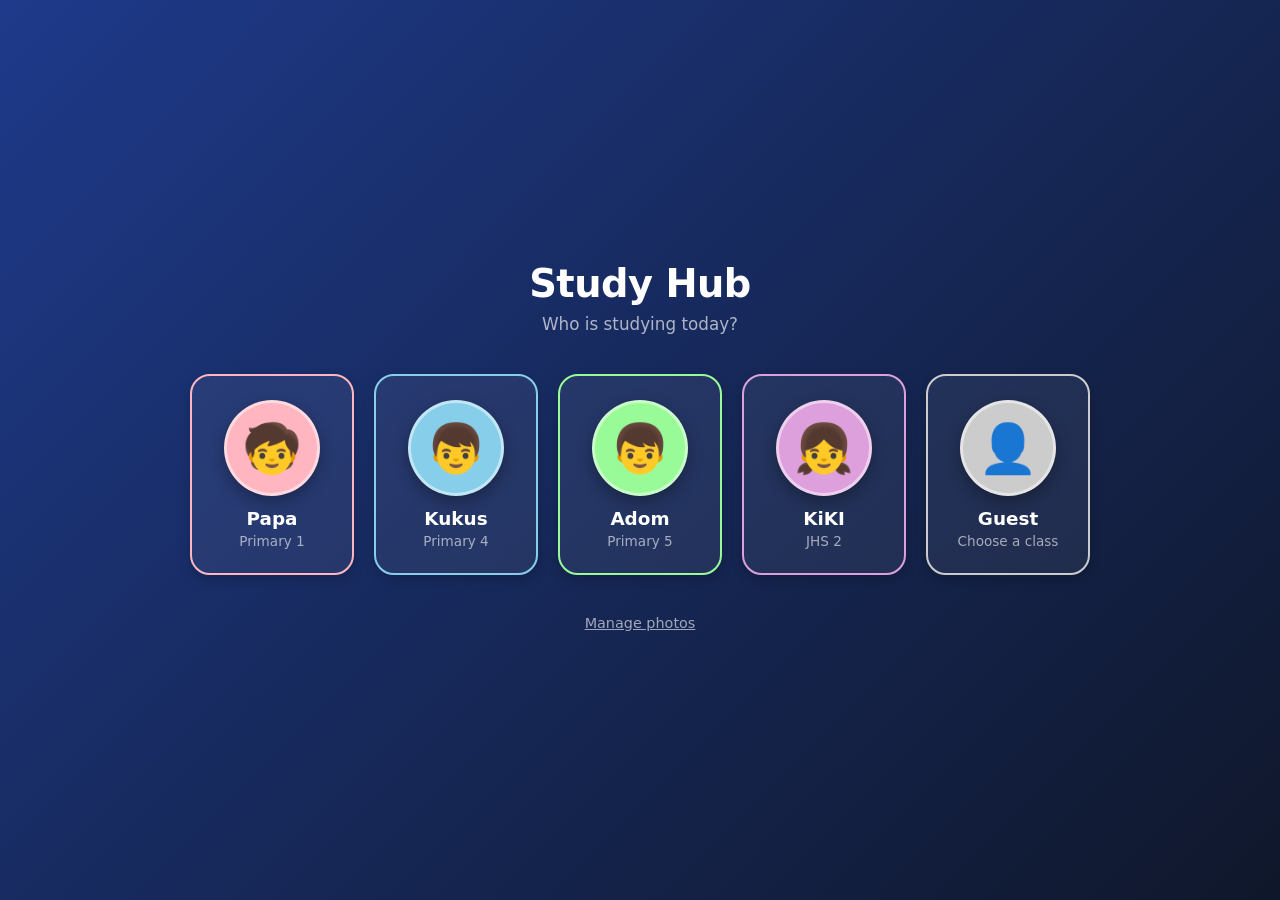
==== profile-picker.html @ 83b98dea "Design refresh: unified dark picker, compact promo/footer, nav links, personal app header" ====
<!DOCTYPE html>
<html lang="en">
<head>
  <meta charset="UTF-8">
  <meta name="viewport" content="width=device-width, initial-scale=1.0">
  <title>Study Hub — Who is studying?</title>
  <link rel="stylesheet" href="profile-picker.css">
</head>
<body>

  <div class="picker-wrap">
    <header class="picker-header">
      <h1>Study Hub</h1>
      <p class="subtitle">Who is studying today?</p>
    </header>

    <div id="profileGrid" class="profile-grid">
      <!-- profile cards injected here -->
    </div>

    <footer class="picker-footer">
      <button id="managePhotosBtn" class="link-btn">Manage photos</button>
    </footer>
  </div>

  <!-- Hidden file input for uploading photos -->
  <input type="file" id="photoInput" accept="image/*" hidden>

  <!-- Photo management modal -->
  <div id="photoModal" class="modal hidden">
    <div class="modal-card">
      <h2>Manage Photos</h2>
      <p class="modal-note">
        Photos are stored only on this device. They never leave your browser.
      </p>
      <div id="photoList" class="photo-list"></div>
      <button id="closeModalBtn" class="btn-secondary">Done</button>
    </div>
  </div>

  <script src="profile-picker.js"></script>
</body>
</html>
---- profile-picker.css ----
/* ============================================================
   Study Hub — Profile Picker (dark theme, matches app)
   ============================================================ */
* { box-sizing: border-box; margin: 0; padding: 0; -webkit-tap-highlight-color: transparent; }

body {
  font-family: system-ui, -apple-system, "Segoe UI", Roboto, sans-serif;
  background: linear-gradient(135deg, #1e3a8a 0%, #0f172a 100%);
  min-height: 100vh;
  display: flex;
  align-items: center;
  justify-content: center;
  padding: 24px;
  color: #fff;
  background-attachment: fixed;
}

.picker-wrap {
  width: 100%;
  max-width: 900px;
  text-align: center;
}

.picker-header h1 {
  font-size: 2.4rem;
  font-weight: 800;
  color: #fff;
  margin-bottom: 8px;
  letter-spacing: -0.5px;
}

.subtitle {
  font-size: 1.05rem;
  color: rgba(255, 255, 255, 0.65);
  margin-bottom: 40px;
}

.profile-grid {
  display: grid;
  grid-template-columns: repeat(auto-fit, minmax(160px, 1fr));
  gap: 20px;
  margin-bottom: 32px;
}

.profile-card {
  background: rgba(255, 255, 255, 0.06);
  border: 2px solid transparent;
  border-radius: 20px;
  padding: 24px 16px;
  cursor: pointer;
  color: #fff;
  font-family: inherit;
  transition: transform 0.15s ease, box-shadow 0.15s ease, border-color 0.15s ease, background 0.15s ease;
  box-shadow: 0 4px 12px rgba(0, 0, 0, 0.2);
}

.profile-card:hover {
  transform: translateY(-4px);
  background: rgba(255, 255, 255, 0.1);
  box-shadow: 0 12px 28px rgba(0, 0, 0, 0.35);
}

.profile-card:active {
  transform: translateY(-1px) scale(0.98);
}

.profile-avatar {
  width: 96px;
  height: 96px;
  border-radius: 50%;
  margin: 0 auto 12px;
  display: flex;
  align-items: center;
  justify-content: center;
  font-size: 3rem;
  background-size: cover;
  background-position: center;
  overflow: hidden;
  border: 3px solid rgba(255, 255, 255, 0.5);
  box-shadow: 0 6px 16px rgba(0, 0, 0, 0.3);
}

.profile-name {
  font-size: 1.15rem;
  font-weight: 700;
  margin-bottom: 4px;
  color: #fff;
}

.profile-class {
  font-size: 0.85rem;
  color: rgba(255, 255, 255, 0.6);
  font-weight: 500;
}

.picker-footer {
  margin-top: 16px;
}

.link-btn {
  background: none;
  border: none;
  color: rgba(255, 255, 255, 0.6);
  font-size: 0.9rem;
  text-decoration: underline;
  cursor: pointer;
  padding: 8px 16px;
  font-family: inherit;
}

.link-btn:hover { color: #fff; }

/* Modal */
.modal {
  position: fixed;
  inset: 0;
  background: rgba(0, 0, 0, 0.7);
  display: flex;
  align-items: center;
  justify-content: center;
  padding: 20px;
  z-index: 100;
  backdrop-filter: blur(6px);
}

.modal.hidden { display: none; }

.modal-card {
  background: #1a1a2e;
  border: 1px solid rgba(255, 255, 255, 0.1);
  border-radius: 16px;
  padding: 28px;
  max-width: 440px;
  width: 100%;
  text-align: left;
  color: #fff;
  box-shadow: 0 20px 50px rgba(0, 0, 0, 0.5);
}

.modal-card h2 {
  font-size: 1.3rem;
  margin-bottom: 8px;
  color: #fff;
}

.modal-note {
  font-size: 0.85rem;
  color: rgba(255, 255, 255, 0.6);
  margin-bottom: 20px;
}

.photo-list {
  display: flex;
  flex-direction: column;
  gap: 12px;
  margin-bottom: 20px;
}

.photo-row {
  display: flex;
  align-items: center;
  gap: 12px;
}

.photo-row img,
.photo-row .mini-avatar {
  width: 48px;
  height: 48px;
  border-radius: 50%;
  background: rgba(255, 255, 255, 0.1);
  display: flex;
  align-items: center;
  justify-content: center;
  font-size: 1.5rem;
  object-fit: cover;
  flex-shrink: 0;
  border: 2px solid rgba(255, 255, 255, 0.15);
}

.photo-row .row-name {
  flex: 1;
  font-weight: 600;
  font-size: 0.95rem;
  color: #fff;
}

.photo-row button {
  padding: 6px 12px;
  border-radius: 8px;
  border: none;
  background: #facc15;
  color: #0f172a;
  font-size: 0.8rem;
  cursor: pointer;
  font-weight: 700;
  font-family: inherit;
}

.photo-row button.remove {
  background: rgba(255, 255, 255, 0.1);
  color: rgba(255, 255, 255, 0.7);
  border: 1px solid rgba(255, 255, 255, 0.15);
}

.btn-secondary {
  width: 100%;
  padding: 12px;
  border-radius: 10px;
  border: none;
  background: #3b82f6;
  color: white;
  font-size: 1rem;
  font-weight: 700;
  cursor: pointer;
  font-family: inherit;
}

.btn-secondary:hover { background: #2563eb; }

@media (max-width: 500px) {
  .picker-header h1 { font-size: 1.8rem; }
  .profile-grid { grid-template-columns: repeat(2, 1fr); gap: 14px; }
  .profile-card { padding: 18px 10px; }
  .profile-avatar { width: 72px; height: 72px; font-size: 2.2rem; }
}
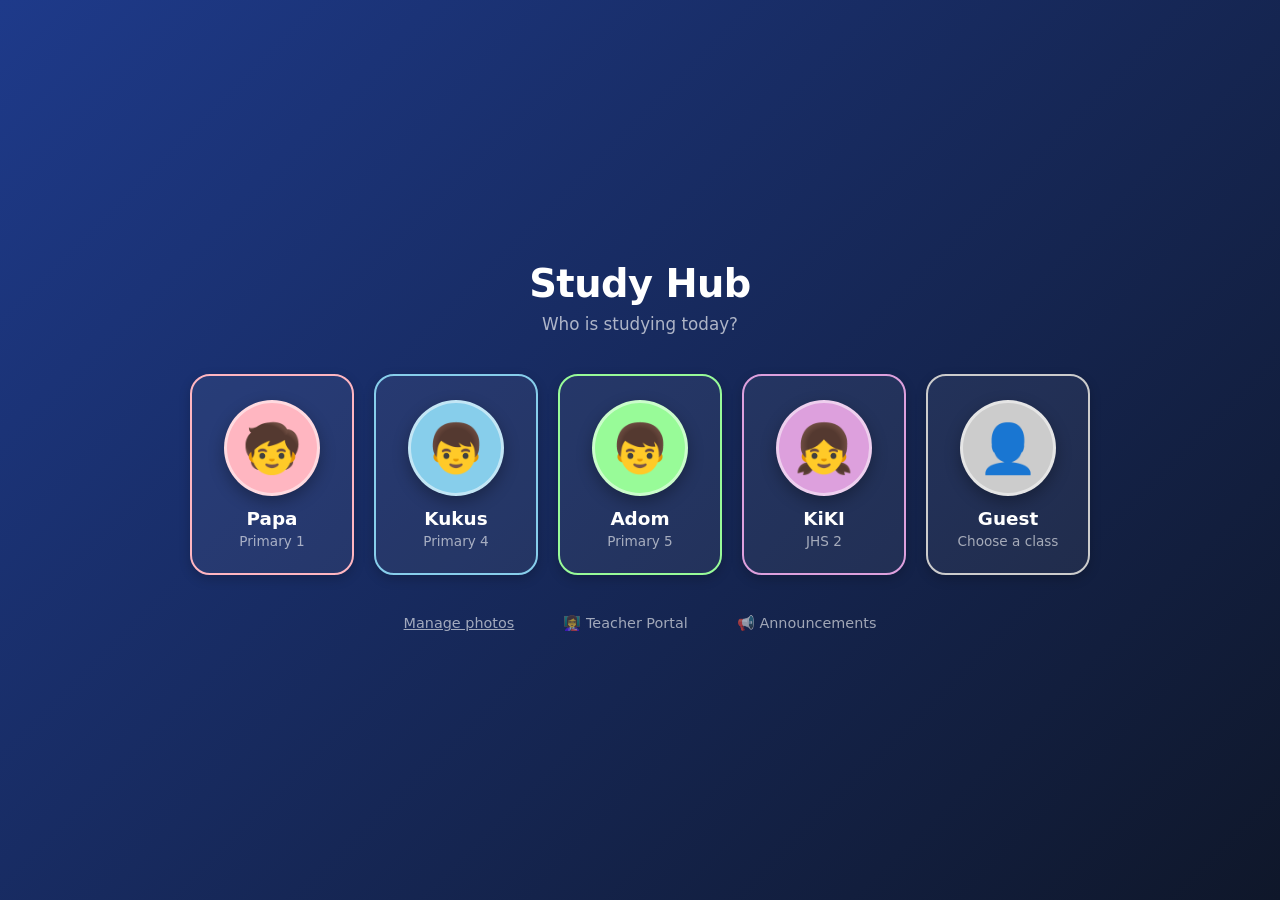
==== commit 2d42d0a1: "Split riddles into dedicated page, add announcements/teacher portal/maths formulas/multiplication ta" ====
--- a/profile-picker.html
+++ b/profile-picker.html
@@ -20,6 +20,8 @@
 
     <footer class="picker-footer">
       <button id="managePhotosBtn" class="link-btn">Manage photos</button>
+      <a href="teacher-portal.html" class="link-btn" style="margin-left: 12px; text-decoration: none;">👩‍🏫 Teacher Portal</a>
+      <a href="announcements.html" class="link-btn" style="margin-left: 12px; text-decoration: none;">📢 Announcements</a>
     </footer>
   </div>
 
